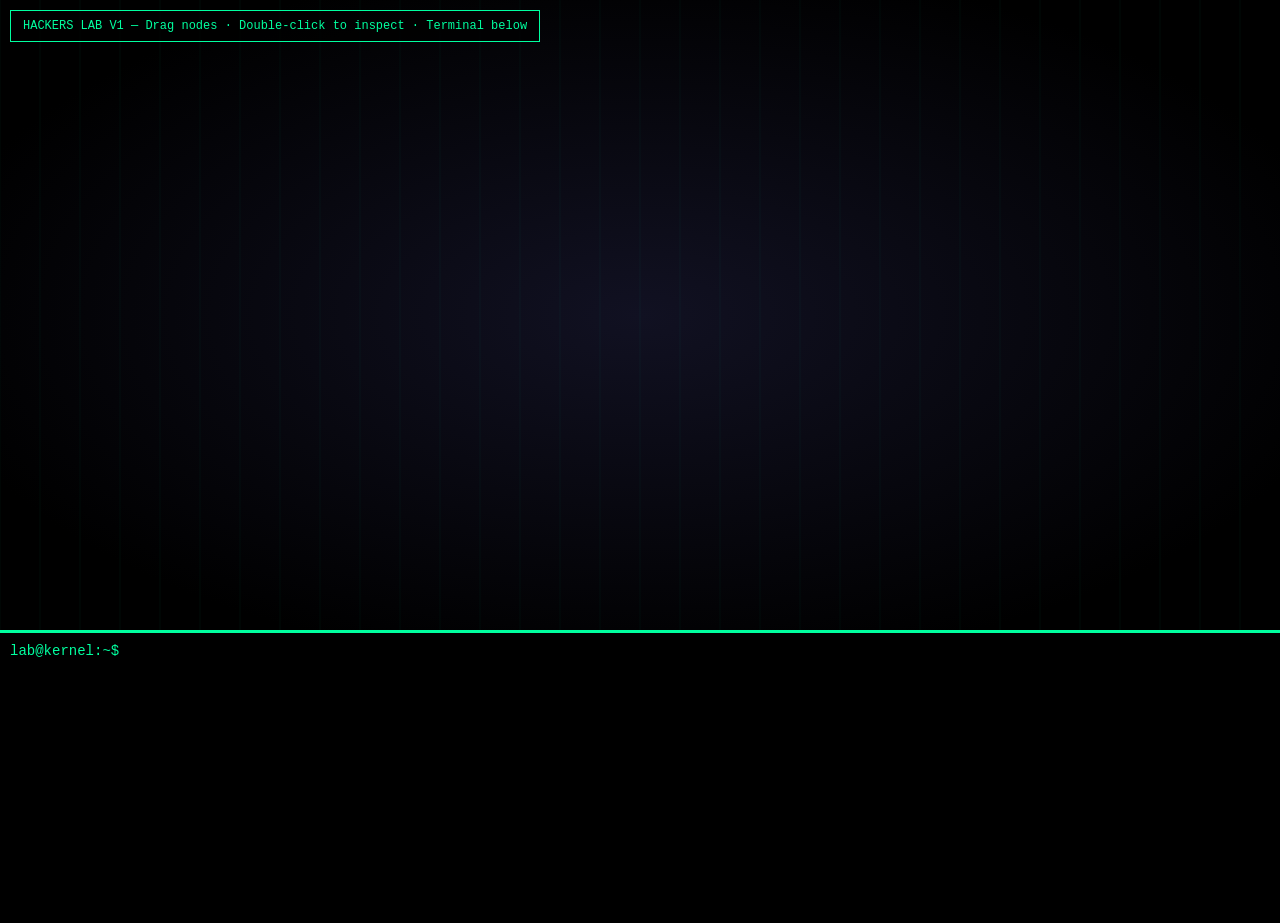
==== visual/index.html @ c19e092b "Refactor code structure for improved readability and maintainability; remove redundant code blocks a" ====
<!DOCTYPE html>
<html lang="en">
<head>
  <meta charset="UTF-8">
  <title>CLIDK-style Lab V1 — Hackers Visual POC</title>
  <style>
    body {
      margin: 0;
      background: #0a0a12;
      color: #00ff9f;
      font-family: 'Courier New', monospace;
      overflow: hidden;
    }
    #canvas-container {
      position: relative;
      width: 100vw;
      height: 70vh;
      background: radial-gradient(ellipse at center, #111122 0%, #000 80%);
      border-bottom: 2px solid #00ff9f;
    }
    canvas {
      width: 100%;
      height: 100%;
      display: block;
    }
    #terminal {
      height: 30vh;
      background: #000;
      border-top: 1px solid #00ff9f;
      padding: 10px;
      overflow-y: auto;
      font-size: 14px;
    }
    .prompt { color: #00ff9f; }
    .output { color: #aaffcc; }
    .error { color: #ff4466; }
    .help { color: #ffff66; }
    #hud {
      position: absolute;
      top: 10px;
      left: 10px;
      background: rgba(0,0,0,0.7);
      padding: 8px 12px;
      border: 1px solid #00ff9f;
      font-size: 12px;
    }
  </style>
</head>
<body>
  <div id="canvas-container">
    <canvas id="lab-canvas"></canvas>
    <div id="hud">HACKERS LAB V1 — Drag nodes · Double-click to inspect · Terminal below</div>
  </div>
  <div id="terminal">
    <div class="prompt">lab@kernel:~$ </div>
  </div>

  <script>
    const canvas = document.getElementById('lab-canvas');
    const ctx = canvas.getContext('2d');
    const terminal = document.getElementById('terminal');

    function resize() {
      canvas.width = canvas.offsetWidth;
      canvas.height = canvas.offsetHeight;
      draw();
    }
    window.addEventListener('resize', resize);
    resize();

    // Simple nodes with classic-style labels (icons would be loaded here)
    let nodes = [
      { id: 'pc1', x: 200, y: 150, label: 'PC-01', type: 'computer', color: '#00ff9f' },
      { id: 'sw1', x: 450, y: 120, label: 'SW-CORE', type: 'switch', color: '#00ccff' },
      { id: 'rtr1', x: 700, y: 180, label: 'RTR-EDGE', type: 'router', color: '#ffaa00' },
      { id: 'srv1', x: 450, y: 320, label: 'SRV-MAIL', type: 'server', color: '#ff66cc' }
    ];
    let edges = [
      ['pc1', 'sw1'],
      ['sw1', 'rtr1'],
      ['sw1', 'srv1']
    ];

    let dragging = null;
    let offset = { x: 0, y: 0 };

    function draw() {
      ctx.clearRect(0, 0, canvas.width, canvas.height);
      // Subtle grid / scanlines vibe
      ctx.strokeStyle = 'rgba(0,255,159,0.05)';
      for (let x = 0; x < canvas.width; x += 40) {
        ctx.beginPath(); ctx.moveTo(x, 0); ctx.lineTo(x, canvas.height); ctx.stroke();
      }

      // Edges
      ctx.strokeStyle = '#00ff9f';
      ctx.lineWidth = 2;
      edges.forEach(([a, b]) => {
        const na = nodes.find(n => n.id === a);
        const nb = nodes.find(n => n.id === b);
        if (na && nb) {
          ctx.beginPath();
          ctx.moveTo(na.x, na.y);
          ctx.lineTo(nb.x, nb.y);
          ctx.stroke();
        }
      });

      // Nodes (classic icon placeholders — square + label for now)
      nodes.forEach(n => {
        ctx.fillStyle = 'rgba(0,0,0,0.8)';
        ctx.strokeStyle = n.color;
        ctx.lineWidth = 2;
        ctx.fillRect(n.x - 40, n.y - 30, 80, 60);
        ctx.strokeRect(n.x - 40, n.y - 30, 80, 60);
        ctx.fillStyle = n.color;
        ctx.font = '12px Courier New';
        ctx.textAlign = 'center';
        ctx.fillText(n.label, n.x, n.y + 5);
        ctx.font = '10px Courier New';
        ctx.fillText(n.type, n.x, n.y + 20);
      });
    }

    canvas.addEventListener('mousedown', e => {
      const rect = canvas.getBoundingClientRect();
      const mx = e.clientX - rect.left;
      const my = e.clientY - rect.top;
      dragging = nodes.find(n => Math.abs(n.x - mx) < 40 && Math.abs(n.y - my) < 30);
      if (dragging) {
        offset.x = mx - dragging.x;
        offset.y = my - dragging.y;
      }
    });
    canvas.addEventListener('mousemove', e => {
      if (!dragging) return;
      const rect = canvas.getBoundingClientRect();
      dragging.x = e.clientX - rect.left - offset.x;
      dragging.y = e.clientY - rect.top - offset.y;
      draw();
    });
    canvas.addEventListener('mouseup', () => dragging = null);
    canvas.addEventListener('dblclick', e => {
      const rect = canvas.getBoundingClientRect();
      const mx = e.clientX - rect.left;
      const my = e.clientY - rect.top;
      const node = nodes.find(n => Math.abs(n.x - mx) < 40 && Math.abs(n.y - my) < 30);
      if (node) {
        appendOutput(`Inspecting ${node.label} (${node.type}) — state: online`);
      }
    });

    // Terminal
    let history = [];
    let historyIndex = -1;

    function appendOutput(text, cls = 'output') {
      const div = document.createElement('div');
      div.className = cls;
      div.textContent = text;
      terminal.appendChild(div);
      terminal.scrollTop = terminal.scrollHeight;
    }

    function handleCommand(cmd) {
      const lower = cmd.trim().toLowerCase();
      if (!lower) return;

      history.push(cmd);
      historyIndex = history.length;

      if (lower === 'help' || lower === '?' || lower === 'help?') {
        appendOutput('Available commands:', 'help');
        appendOutput('  help / ?          — this message', 'help');
        appendOutput('  packages / pkg    — list available packages', 'help');
        appendOutput('  ansible-galaxy    — Ansible Galaxy info', 'help');
        appendOutput('  nodes             — list topology nodes', 'help');
        appendOutput('  clear             — clear terminal', 'help');
        appendOutput('  version           — lab version', 'help');
        return;
      }
      if (lower === 'packages' || lower === 'pkg' || lower === 'packages list') {
        appendOutput('Kernel packages available (simulated):', 'output');
        appendOutput('  ansible  (latest)   — automation', 'output');
        appendOutput('  ansible-galaxy      — collection manager', 'output');
        appendOutput('  netmiko             — network device SSH', 'output');
        appendOutput('  napalm              — network automation', 'output');
        appendOutput('  pysnmp              — SNMP', 'output');
        appendOutput('  requests            — HTTP', 'output');
        appendOutput('  rich                — terminal UI', 'output');
        appendOutput('  ... full set available in real kernel', 'output');
        return;
      }
      if (lower.startsWith('ansible-galaxy')) {
        appendOutput('ansible-galaxy 2.17+ (simulated latest)', 'output');
        appendOutput('  ansible-galaxy collection install community.network', 'output');
        appendOutput('  ansible-galaxy role install geerlingguy.docker', 'output');
        appendOutput('Collections and roles available. Use in playbooks.', 'output');
        return;
      }
      if (lower === 'nodes') {
        nodes.forEach(n => appendOutput(`${n.id.padEnd(8)} ${n.label.padEnd(12)} ${n.type}`));
        return;
      }
      if (lower === 'clear') {
        terminal.innerHTML = '<div class="prompt">lab@kernel:~$ </div>';
        return;
      }
      if (lower === 'version') {
        appendOutput('CLIDK Lab Kernel V1.0 — Hackers visual + MCP-ready', 'output');
        return;
      }
      appendOutput(`Command not found: ${cmd}. Type help or ?`, 'error');
    }

    // Simple input handling
    let currentInput = '';
    document.addEventListener('keydown', e => {
      if (e.target.tagName === 'INPUT') return;
      if (e.key === 'Enter') {
        const line = document.createElement('div');
        line.className = 'prompt';
        line.textContent = 'lab@kernel:~$ ' + currentInput;
        terminal.appendChild(line);
        handleCommand(currentInput);
        currentInput = '';
        terminal.scrollTop = terminal.scrollHeight;
      } else if (e.key === 'Backspace') {
        currentInput = currentInput.slice(0, -1);
      } else if (e.key.length === 1 && !e.ctrlKey && !e.metaKey) {
        currentInput += e.key;
      }
      // Update last prompt visually (simple approach)
      const prompts = terminal.querySelectorAll('.prompt');
      if (prompts.length) {
        prompts[prompts.length - 1].textContent = 'lab@kernel:~$ ' + currentInput;
      }
    });

    draw();
    appendOutput('Lab kernel ready. Type help or ? for commands.', 'help');
  </script>
</body>
</html>
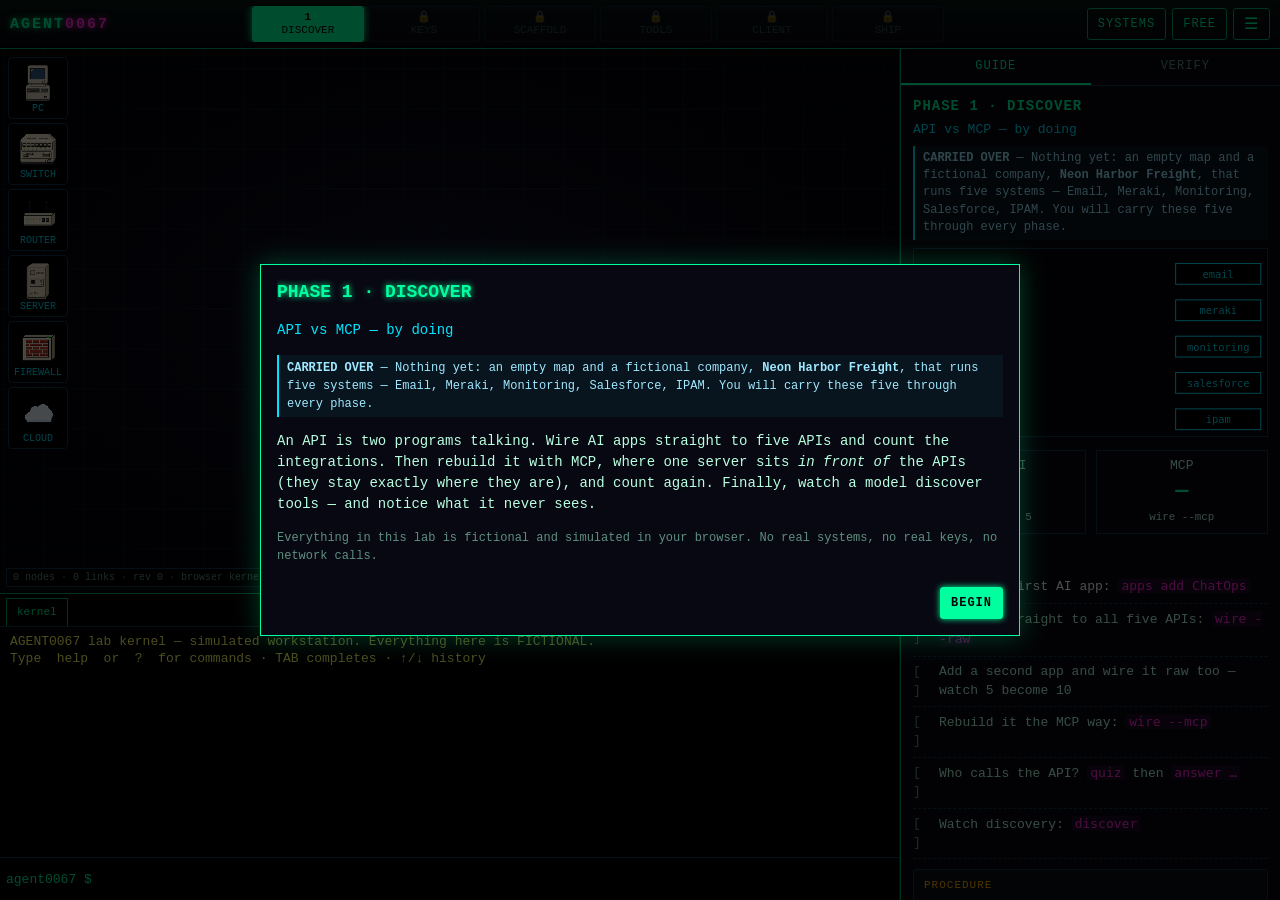
==== commit 2816c510: "Agent0067 V1: real FastMCP server, guided build game, 17 tools - Fix skeleton TDZ crash: resize()/dr" ====
--- a/visual/index.html
+++ b/visual/index.html
@@ -2,243 +2,97 @@
 <html lang="en">
 <head>
   <meta charset="UTF-8">
-  <title>CLIDK-style Lab V1 — Hackers Visual POC</title>
-  <style>
-    body {
-      margin: 0;
-      background: #0a0a12;
-      color: #00ff9f;
-      font-family: 'Courier New', monospace;
-      overflow: hidden;
-    }
-    #canvas-container {
-      position: relative;
-      width: 100vw;
-      height: 70vh;
-      background: radial-gradient(ellipse at center, #111122 0%, #000 80%);
-      border-bottom: 2px solid #00ff9f;
-    }
-    canvas {
-      width: 100%;
-      height: 100%;
-      display: block;
-    }
-    #terminal {
-      height: 30vh;
-      background: #000;
-      border-top: 1px solid #00ff9f;
-      padding: 10px;
-      overflow-y: auto;
-      font-size: 14px;
-    }
-    .prompt { color: #00ff9f; }
-    .output { color: #aaffcc; }
-    .error { color: #ff4466; }
-    .help { color: #ffff66; }
-    #hud {
-      position: absolute;
-      top: 10px;
-      left: 10px;
-      background: rgba(0,0,0,0.7);
-      padding: 8px 12px;
-      border: 1px solid #00ff9f;
-      font-size: 12px;
-    }
-  </style>
+  <meta name="viewport" content="width=device-width, initial-scale=1, viewport-fit=cover, interactive-widget=resizes-content">
+  <meta name="theme-color" content="#05050c">
+  <meta name="description" content="Agent0067: learn MCP by building a Python MCP server in front of five simulated network systems. Everything is fictional.">
+  <title>Agent0067 — Build the MCP Server</title>
+  <link rel="icon" href="../assets/icons/server.png">
+  <link rel="stylesheet" href="css/app.css?v=6">
 </head>
 <body>
-  <div id="canvas-container">
-    <canvas id="lab-canvas"></canvas>
-    <div id="hud">HACKERS LAB V1 — Drag nodes · Double-click to inspect · Terminal below</div>
-  </div>
-  <div id="terminal">
-    <div class="prompt">lab@kernel:~$ </div>
+<div id="app">
+  <header id="top">
+    <div class="brand" title="Agent0067">AGENT<b>0067</b></div>
+    <nav id="phasebar" aria-label="Phases"></nav>
+    <div class="top-actions">
+      <button id="btn-systems" class="btn" title="Open the five simulated systems">SYSTEMS</button>
+      <button id="btn-free" class="btn" aria-pressed="false" title="Free Play: build without grading">FREE</button>
+      <button id="btn-menu" class="btn icon" aria-haspopup="true" aria-label="Menu">&#9776;</button>
+    </div>
+    <div id="menu" class="menu" hidden>
+      <button data-act="crt">CRT scanlines: <span id="crt-state">on</span></button>
+      <button data-act="export">Export lab_state.json</button>
+      <button data-act="bridge">Local server bridge…</button>
+      <button data-act="reset-lab">Reset lab (keep progress)</button>
+      <button data-act="reset-all">Reset everything</button>
+      <div class="menu-note">All systems, data and keys are FICTIONAL. Nothing leaves this page unless you start the local Python server yourself.</div>
+    </div>
+  </header>
+
+  <main id="stage">
+    <section id="map" aria-label="Topology map">
+      <canvas id="lab-canvas" aria-label="Network topology canvas"></canvas>
+      <div id="palette" role="toolbar" aria-label="Device palette"></div>
+      <div id="map-tools">
+        <button id="tool-cable" class="btn small" aria-pressed="false" title="Cable mode: drag from one device to another">CABLE</button>
+        <button id="tool-fit" class="btn small" title="Fit topology to view">FIT</button>
+      </div>
+      <div id="hud"></div>
+      <div id="map-empty">Drag a device from the palette onto the grid<br><small>(or tap one, then tap the grid)</small></div>
+      <div id="toast" role="status" aria-live="polite"></div>
+    </section>
+
+    <div id="lower-tabs" role="tablist">
+      <button role="tab" data-pane="term" aria-selected="true">TERMINAL</button>
+      <button role="tab" data-pane="guide" aria-selected="false">GUIDE <span id="obj-count"></span></button>
+      <button role="tab" data-pane="verify" aria-selected="false">VERIFY</button>
+    </div>
+
+    <aside id="side">
+      <div id="side-tabs" role="tablist">
+        <button role="tab" data-side="guide" aria-selected="true">GUIDE</button>
+        <button role="tab" data-side="verify" aria-selected="false">VERIFY</button>
+      </div>
+      <div id="guide" class="pane"></div>
+      <div id="verify" class="pane" hidden></div>
+    </aside>
+
+    <section id="term" aria-label="Terminal">
+      <div id="term-tabs"></div>
+      <div id="term-out" role="log" aria-live="polite"></div>
+      <form id="term-form" autocomplete="off">
+        <label id="prompt" for="term-in"></label>
+        <input id="term-in" type="text" autocomplete="off" autocapitalize="off" autocorrect="off" spellcheck="false" enterkeyhint="send" aria-label="Terminal input">
+        <button type="button" id="btn-tab" class="btn small" title="Complete (TAB)">TAB</button>
+        <button type="button" id="btn-hist" class="btn small" title="Previous command">&uarr;</button>
+      </form>
+    </section>
+  </main>
+
+  <div id="sheet" class="sheet" hidden role="dialog" aria-modal="true">
+    <div class="sheet-card">
+      <div class="sheet-head"><span id="sheet-title"></span><button class="btn small" id="sheet-close" aria-label="Close">CLOSE</button></div>
+      <div id="sheet-tabs"></div>
+      <div id="sheet-body"></div>
+    </div>
   </div>
 
-  <script>
-    const canvas = document.getElementById('lab-canvas');
-    const ctx = canvas.getContext('2d');
-    const terminal = document.getElementById('terminal');
+  <div id="brief" class="sheet" hidden role="dialog" aria-modal="true">
+    <div class="sheet-card brief-card">
+      <div id="brief-body"></div>
+      <div class="brief-actions"><button class="btn primary" id="brief-go">START</button></div>
+    </div>
+  </div>
 
-    function resize() {
-      canvas.width = canvas.offsetWidth;
-      canvas.height = canvas.offsetHeight;
-      draw();
-    }
-    window.addEventListener('resize', resize);
-    resize();
+  <div id="boot-error" hidden></div>
+</div>
 
-    // Simple nodes with classic-style labels (icons would be loaded here)
-    let nodes = [
-      { id: 'pc1', x: 200, y: 150, label: 'PC-01', type: 'computer', color: '#00ff9f' },
-      { id: 'sw1', x: 450, y: 120, label: 'SW-CORE', type: 'switch', color: '#00ccff' },
-      { id: 'rtr1', x: 700, y: 180, label: 'RTR-EDGE', type: 'router', color: '#ffaa00' },
-      { id: 'srv1', x: 450, y: 320, label: 'SRV-MAIL', type: 'server', color: '#ff66cc' }
-    ];
-    let edges = [
-      ['pc1', 'sw1'],
-      ['sw1', 'rtr1'],
-      ['sw1', 'srv1']
-    ];
-
-    let dragging = null;
-    let offset = { x: 0, y: 0 };
-
-    function draw() {
-      ctx.clearRect(0, 0, canvas.width, canvas.height);
-      // Subtle grid / scanlines vibe
-      ctx.strokeStyle = 'rgba(0,255,159,0.05)';
-      for (let x = 0; x < canvas.width; x += 40) {
-        ctx.beginPath(); ctx.moveTo(x, 0); ctx.lineTo(x, canvas.height); ctx.stroke();
-      }
-
-      // Edges
-      ctx.strokeStyle = '#00ff9f';
-      ctx.lineWidth = 2;
-      edges.forEach(([a, b]) => {
-        const na = nodes.find(n => n.id === a);
-        const nb = nodes.find(n => n.id === b);
-        if (na && nb) {
-          ctx.beginPath();
-          ctx.moveTo(na.x, na.y);
-          ctx.lineTo(nb.x, nb.y);
-          ctx.stroke();
-        }
-      });
-
-      // Nodes (classic icon placeholders — square + label for now)
-      nodes.forEach(n => {
-        ctx.fillStyle = 'rgba(0,0,0,0.8)';
-        ctx.strokeStyle = n.color;
-        ctx.lineWidth = 2;
-        ctx.fillRect(n.x - 40, n.y - 30, 80, 60);
-        ctx.strokeRect(n.x - 40, n.y - 30, 80, 60);
-        ctx.fillStyle = n.color;
-        ctx.font = '12px Courier New';
-        ctx.textAlign = 'center';
-        ctx.fillText(n.label, n.x, n.y + 5);
-        ctx.font = '10px Courier New';
-        ctx.fillText(n.type, n.x, n.y + 20);
-      });
-    }
-
-    canvas.addEventListener('mousedown', e => {
-      const rect = canvas.getBoundingClientRect();
-      const mx = e.clientX - rect.left;
-      const my = e.clientY - rect.top;
-      dragging = nodes.find(n => Math.abs(n.x - mx) < 40 && Math.abs(n.y - my) < 30);
-      if (dragging) {
-        offset.x = mx - dragging.x;
-        offset.y = my - dragging.y;
-      }
-    });
-    canvas.addEventListener('mousemove', e => {
-      if (!dragging) return;
-      const rect = canvas.getBoundingClientRect();
-      dragging.x = e.clientX - rect.left - offset.x;
-      dragging.y = e.clientY - rect.top - offset.y;
-      draw();
-    });
-    canvas.addEventListener('mouseup', () => dragging = null);
-    canvas.addEventListener('dblclick', e => {
-      const rect = canvas.getBoundingClientRect();
-      const mx = e.clientX - rect.left;
-      const my = e.clientY - rect.top;
-      const node = nodes.find(n => Math.abs(n.x - mx) < 40 && Math.abs(n.y - my) < 30);
-      if (node) {
-        appendOutput(`Inspecting ${node.label} (${node.type}) — state: online`);
-      }
-    });
-
-    // Terminal
-    let history = [];
-    let historyIndex = -1;
-
-    function appendOutput(text, cls = 'output') {
-      const div = document.createElement('div');
-      div.className = cls;
-      div.textContent = text;
-      terminal.appendChild(div);
-      terminal.scrollTop = terminal.scrollHeight;
-    }
-
-    function handleCommand(cmd) {
-      const lower = cmd.trim().toLowerCase();
-      if (!lower) return;
-
-      history.push(cmd);
-      historyIndex = history.length;
-
-      if (lower === 'help' || lower === '?' || lower === 'help?') {
-        appendOutput('Available commands:', 'help');
-        appendOutput('  help / ?          — this message', 'help');
-        appendOutput('  packages / pkg    — list available packages', 'help');
-        appendOutput('  ansible-galaxy    — Ansible Galaxy info', 'help');
-        appendOutput('  nodes             — list topology nodes', 'help');
-        appendOutput('  clear             — clear terminal', 'help');
-        appendOutput('  version           — lab version', 'help');
-        return;
-      }
-      if (lower === 'packages' || lower === 'pkg' || lower === 'packages list') {
-        appendOutput('Kernel packages available (simulated):', 'output');
-        appendOutput('  ansible  (latest)   — automation', 'output');
-        appendOutput('  ansible-galaxy      — collection manager', 'output');
-        appendOutput('  netmiko             — network device SSH', 'output');
-        appendOutput('  napalm              — network automation', 'output');
-        appendOutput('  pysnmp              — SNMP', 'output');
-        appendOutput('  requests            — HTTP', 'output');
-        appendOutput('  rich                — terminal UI', 'output');
-        appendOutput('  ... full set available in real kernel', 'output');
-        return;
-      }
-      if (lower.startsWith('ansible-galaxy')) {
-        appendOutput('ansible-galaxy 2.17+ (simulated latest)', 'output');
-        appendOutput('  ansible-galaxy collection install community.network', 'output');
-        appendOutput('  ansible-galaxy role install geerlingguy.docker', 'output');
-        appendOutput('Collections and roles available. Use in playbooks.', 'output');
-        return;
-      }
-      if (lower === 'nodes') {
-        nodes.forEach(n => appendOutput(`${n.id.padEnd(8)} ${n.label.padEnd(12)} ${n.type}`));
-        return;
-      }
-      if (lower === 'clear') {
-        terminal.innerHTML = '<div class="prompt">lab@kernel:~$ </div>';
-        return;
-      }
-      if (lower === 'version') {
-        appendOutput('CLIDK Lab Kernel V1.0 — Hackers visual + MCP-ready', 'output');
-        return;
-      }
-      appendOutput(`Command not found: ${cmd}. Type help or ?`, 'error');
-    }
-
-    // Simple input handling
-    let currentInput = '';
-    document.addEventListener('keydown', e => {
-      if (e.target.tagName === 'INPUT') return;
-      if (e.key === 'Enter') {
-        const line = document.createElement('div');
-        line.className = 'prompt';
-        line.textContent = 'lab@kernel:~$ ' + currentInput;
-        terminal.appendChild(line);
-        handleCommand(currentInput);
-        currentInput = '';
-        terminal.scrollTop = terminal.scrollHeight;
-      } else if (e.key === 'Backspace') {
-        currentInput = currentInput.slice(0, -1);
-      } else if (e.key.length === 1 && !e.ctrlKey && !e.metaKey) {
-        currentInput += e.key;
-      }
-      // Update last prompt visually (simple approach)
-      const prompts = terminal.querySelectorAll('.prompt');
-      if (prompts.length) {
-        prompts[prompts.length - 1].textContent = 'lab@kernel:~$ ' + currentInput;
-      }
-    });
-
-    draw();
-    appendOutput('Lab kernel ready. Type help or ? for commands.', 'help');
-  </script>
+<script src="js/tools.js?v=6"></script>
+<script src="js/state.js?v=6"></script>
+<script src="js/canvas.js?v=6"></script>
+<script src="js/panels.js?v=6"></script>
+<script src="js/phases.js?v=6"></script>
+<script src="js/terminal.js?v=6"></script>
+<script src="js/app.js?v=6"></script>
 </body>
 </html>
--- a/visual/css/app.css
+++ b/visual/css/app.css
@@ -0,0 +1,254 @@
+/* Agent0067 — Hackers-style neon over a dark grid. Mobile (390px) first. */
+:root {
+  --bg: #05050c;
+  --bg2: #0b0b18;
+  --panel: #080812;
+  --line: #12324a;
+  --neon: #00ff9f;
+  --neon-dim: #00a86b;
+  --cyan: #00e5ff;
+  --mag: #ff2bd6;
+  --amber: #ffb000;
+  --red: #ff3b5c;
+  --text: #b8ffe0;
+  --muted: #5f8f80;
+  --mono: ui-monospace, "Cascadia Mono", "SFMono-Regular", Menlo, Consolas, "Liberation Mono", "Courier New", monospace;
+  --app-h: 100dvh;
+  --map-h: 40%;
+}
+* { box-sizing: border-box; }
+html, body { margin: 0; height: 100%; background: var(--bg); color: var(--text); font-family: var(--mono); }
+body { overflow: hidden; -webkit-text-size-adjust: 100%; }
+button { font-family: inherit; }
+#app { height: var(--app-h); display: flex; flex-direction: column; overflow: hidden; }
+
+/* ---------------------------------------------------------------- header */
+#top {
+  flex: 0 0 auto; display: flex; align-items: center; gap: 8px; padding: 6px 10px;
+  padding-top: max(6px, env(safe-area-inset-top)); border-bottom: 1px solid var(--neon-dim);
+  background: linear-gradient(180deg, #071410, var(--bg)); position: relative; flex-wrap: wrap;
+}
+.brand { font-weight: 700; letter-spacing: 2px; color: var(--neon); text-shadow: 0 0 6px var(--neon); font-size: 15px; white-space: nowrap; }
+.brand b { color: var(--mag); text-shadow: 0 0 6px var(--mag); }
+#phasebar { display: flex; gap: 4px; order: 3; width: 100%; overflow-x: auto; scrollbar-width: none; }
+#phasebar::-webkit-scrollbar { display: none; }
+.phase-chip {
+  flex: 1 0 auto; min-width: 52px; border: 1px solid var(--line); background: var(--bg2); color: var(--muted);
+  font-size: 10px; padding: 4px 6px; border-radius: 3px; cursor: pointer; text-align: center; line-height: 1.2;
+}
+.phase-chip b { display: block; font-size: 11px; }
+.phase-chip.done { color: var(--neon-dim); border-color: var(--neon-dim); }
+.phase-chip.current { color: var(--bg); background: var(--neon); border-color: var(--neon); box-shadow: 0 0 8px var(--neon); }
+.phase-chip.locked { opacity: .45; cursor: not-allowed; }
+.top-actions { margin-left: auto; display: flex; gap: 6px; }
+.btn {
+  background: transparent; color: var(--neon); border: 1px solid var(--neon-dim); padding: 6px 10px; font-size: 12px;
+  border-radius: 3px; cursor: pointer; min-height: 32px; letter-spacing: 1px;
+}
+.btn:hover, .btn:focus-visible { border-color: var(--neon); box-shadow: 0 0 6px var(--neon); outline: none; }
+.btn[aria-pressed="true"] { background: var(--neon); color: var(--bg); }
+.btn.small { padding: 4px 8px; font-size: 11px; min-height: 28px; }
+.btn.icon { font-size: 16px; padding: 4px 10px; }
+.btn.primary { background: var(--neon); color: var(--bg); font-weight: 700; }
+.btn.warn { color: var(--amber); border-color: var(--amber); }
+.btn.danger { color: var(--red); border-color: var(--red); }
+.btn:disabled { opacity: .4; cursor: not-allowed; box-shadow: none; }
+.menu {
+  position: absolute; right: 8px; top: 100%; z-index: 40; background: var(--panel); border: 1px solid var(--neon);
+  box-shadow: 0 0 18px rgba(0, 255, 159, .25); display: flex; flex-direction: column; min-width: 240px; max-width: calc(100vw - 16px);
+}
+.menu[hidden] { display: none; }
+.menu button { background: none; border: 0; border-bottom: 1px solid var(--line); color: var(--text); text-align: left; padding: 10px 12px; cursor: pointer; font-size: 13px; }
+.menu button:hover { background: #0d2a20; }
+.menu-note { font-size: 11px; color: var(--muted); padding: 10px 12px; }
+
+/* ---------------------------------------------------------------- stage */
+#stage { flex: 1 1 auto; min-height: 0; display: flex; flex-direction: column; }
+#map {
+  position: relative; flex: 0 0 var(--map-h); min-height: 0; overflow: hidden; border-bottom: 1px solid var(--neon-dim);
+  background: radial-gradient(ellipse at center, #111126 0%, #04040a 80%); touch-action: none;
+  transition: flex-basis .18s ease;
+}
+#map::after {
+  content: ""; position: absolute; inset: 0; pointer-events: none;
+  background: repeating-linear-gradient(0deg, rgba(0, 0, 0, .22) 0 1px, transparent 1px 3px);
+  mix-blend-mode: multiply;
+}
+body.no-crt #map::after { display: none; }
+#lab-canvas { width: 100%; height: 100%; display: block; cursor: default; }
+#palette {
+  position: absolute; left: 6px; top: 6px; right: 6px; display: flex; gap: 4px; z-index: 5; overflow-x: auto; scrollbar-width: none;
+}
+#palette::-webkit-scrollbar { display: none; }
+.pal-item {
+  flex: 0 0 auto; width: 52px; height: 54px; background: rgba(0, 0, 0, .72); border: 1px solid var(--line); border-radius: 4px;
+  display: flex; flex-direction: column; align-items: center; justify-content: center; cursor: grab; color: var(--cyan);
+  font-size: 9px; user-select: none; -webkit-user-select: none; touch-action: none; padding: 2px;
+}
+.pal-item img { width: 34px; height: 34px; image-rendering: pixelated; pointer-events: none; }
+.pal-item.armed { border-color: var(--mag); box-shadow: 0 0 8px var(--mag); color: var(--mag); }
+#map-tools { position: absolute; right: 6px; bottom: 6px; display: flex; gap: 4px; z-index: 5; }
+#map-tools .btn { background: rgba(0, 0, 0, .75); }
+#hud {
+  position: absolute; left: 6px; bottom: 6px; z-index: 4; font-size: 10px; color: var(--muted);
+  background: rgba(0, 0, 0, .7); border: 1px solid var(--line); padding: 3px 6px; max-width: 60%; pointer-events: none;
+}
+#hud .live { color: var(--neon); }
+#hud .off { color: var(--muted); }
+#map-empty {
+  position: absolute; inset: 0; display: flex; flex-direction: column; align-items: center; justify-content: center; pointer-events: none;
+  color: var(--muted); font-size: 12px; text-align: center; padding: 70px 20px 30px;
+}
+#map-empty[hidden] { display: none; }
+#toast {
+  position: absolute; left: 50%; top: 66px; transform: translateX(-50%); z-index: 8; pointer-events: none; opacity: 0;
+  background: rgba(0, 0, 0, .9); border: 1px solid var(--neon); color: var(--neon); padding: 6px 12px; font-size: 12px;
+  transition: opacity .2s; max-width: 92%; text-align: center;
+}
+#toast.show { opacity: 1; }
+#toast.bad { border-color: var(--red); color: var(--red); }
+
+/* ---------------------------------------------------------------- lower tabs (mobile) */
+#lower-tabs { flex: 0 0 auto; display: flex; border-bottom: 1px solid var(--line); background: var(--panel); }
+#lower-tabs button, #side-tabs button {
+  flex: 1; background: none; border: 0; border-bottom: 2px solid transparent; color: var(--muted); padding: 8px 4px; font-size: 12px;
+  letter-spacing: 1px; cursor: pointer; min-height: 36px;
+}
+#lower-tabs button[aria-selected="true"], #side-tabs button[aria-selected="true"] { color: var(--neon); border-bottom-color: var(--neon); }
+#obj-count { color: var(--amber); }
+#side, #term { flex: 1 1 auto; min-height: 0; display: flex; flex-direction: column; }
+#side-tabs { display: none; }
+.m-hide { display: none !important; }
+
+/* ---------------------------------------------------------------- guide */
+.pane { flex: 1 1 auto; overflow-y: auto; padding: 10px 12px 16px; font-size: 13px; line-height: 1.45; overscroll-behavior: contain; }
+.pane h2 { font-size: 14px; color: var(--neon); margin: 0 0 4px; letter-spacing: 1px; }
+.pane h3 { font-size: 12px; color: var(--cyan); margin: 14px 0 6px; letter-spacing: 1px; text-transform: uppercase; }
+.pane p { margin: 6px 0; }
+.carry { border-left: 2px solid var(--cyan); padding: 4px 8px; color: #9fe8ff; background: rgba(0, 229, 255, .05); font-size: 12px; }
+.objs { list-style: none; padding: 0; margin: 0; }
+.objs li { display: grid; grid-template-columns: 20px 1fr; gap: 6px; padding: 6px 0; border-bottom: 1px dashed var(--line); }
+.objs li .box { color: var(--muted); }
+.objs li.done .box { color: var(--neon); }
+.objs li.done .t { color: var(--neon-dim); text-decoration: line-through; text-decoration-color: rgba(0, 255, 159, .35); }
+.objs li.current .t { color: #fff; }
+.objs .hint { grid-column: 2; color: var(--amber); font-size: 12px; }
+.objs code, .pane code, .tip code { color: var(--mag); background: rgba(255, 43, 214, .08); padding: 0 3px; }
+.tip { border: 1px solid var(--line); background: #070d14; padding: 8px 10px; margin-top: 10px; border-radius: 3px; }
+.tip .k { color: var(--amber); font-size: 11px; letter-spacing: 1px; }
+.tip.warn { border-color: var(--amber); }
+.debrief { border: 1px solid var(--neon); padding: 10px; margin-top: 12px; background: rgba(0, 255, 159, .05); }
+.next-btn { margin-top: 10px; width: 100%; }
+.board { width: 100%; height: auto; border: 1px solid var(--line); background: #04040a; margin-top: 8px; }
+.counter { display: flex; gap: 10px; margin-top: 6px; }
+.counter div { flex: 1; border: 1px solid var(--line); padding: 6px; text-align: center; }
+.counter b { display: block; font-size: 22px; }
+.counter .raw b { color: var(--red); }
+.counter .mcp b { color: var(--neon); }
+.free-banner { border: 1px dashed var(--mag); color: var(--mag); padding: 8px; margin-bottom: 8px; font-size: 12px; }
+
+/* ---------------------------------------------------------------- verify */
+.vrow { display: grid; grid-template-columns: 60px 1fr auto; gap: 8px; align-items: center; padding: 8px 0; border-bottom: 1px dashed var(--line); }
+.vbadge { font-size: 11px; text-align: center; padding: 3px 0; border: 1px solid var(--muted); color: var(--muted); }
+.vbadge.pass { border-color: var(--neon); color: var(--bg); background: var(--neon); }
+.vbadge.fail { border-color: var(--red); color: #fff; background: var(--red); }
+.vrow small { color: var(--muted); display: block; word-break: break-word; }
+
+/* ---------------------------------------------------------------- terminal */
+#term { background: #000; }
+#term-tabs { display: flex; gap: 2px; padding: 4px 6px 0; overflow-x: auto; flex: 0 0 auto; border-bottom: 1px solid var(--line); scrollbar-width: none; }
+#term-tabs::-webkit-scrollbar { display: none; }
+.ttab { background: #050a08; color: var(--muted); border: 1px solid var(--line); border-bottom: 0; padding: 4px 10px; font-size: 11px; cursor: pointer; white-space: nowrap; min-height: 28px; }
+.ttab.active { color: var(--neon); border-color: var(--neon-dim); background: #000; }
+.ttab .x { margin-left: 6px; color: var(--muted); }
+#term-out { flex: 1 1 auto; overflow-y: auto; padding: 6px 10px; font-size: 13px; line-height: 1.35; white-space: pre-wrap; word-break: break-word; overscroll-behavior: contain; }
+#term-out .l { min-height: 1.35em; }
+#term-out .cmd { color: var(--neon); }
+#term-out .out { color: #aaffcc; }
+#term-out .dim { color: var(--muted); }
+#term-out .err { color: var(--red); }
+#term-out .warn { color: var(--amber); }
+#term-out .help { color: #ffff66; }
+#term-out .ok { color: var(--neon); }
+#term-out .info { color: var(--cyan); }
+#term-out .mag { color: var(--mag); }
+#term-out .leak { color: #fff; background: var(--red); padding: 2px 4px; font-weight: 700; }
+#term-out .json { color: #9fd3ff; }
+#term-form { flex: 0 0 auto; display: flex; align-items: center; gap: 4px; padding: 6px 6px; padding-bottom: max(6px, env(safe-area-inset-bottom)); border-top: 1px solid var(--line); background: #000; }
+#prompt { flex: 0 0 auto; color: var(--neon); font-size: 13px; white-space: nowrap; max-width: 55%; overflow: hidden; text-overflow: ellipsis; }
+#term-in {
+  flex: 1 1 auto; min-width: 0; background: transparent; border: 0; color: #fff; font-family: var(--mono); font-size: 16px; /* 16px stops iOS zoom */
+  caret-color: var(--neon); outline: none; padding: 6px 2px;
+}
+#btn-tab, #btn-hist { flex: 0 0 auto; }
+
+/* ---------------------------------------------------------------- sheets */
+.sheet { position: fixed; inset: 0; z-index: 50; background: rgba(0, 0, 0, .7); display: flex; align-items: flex-end; justify-content: center; }
+.sheet[hidden] { display: none; }
+.sheet-card {
+  width: 100%; max-height: 88%; background: var(--panel); border: 1px solid var(--neon); border-bottom: 0; display: flex; flex-direction: column;
+  box-shadow: 0 0 24px rgba(0, 255, 159, .25);
+}
+.sheet-head { display: flex; justify-content: space-between; align-items: center; padding: 8px 10px; border-bottom: 1px solid var(--line); color: var(--neon); letter-spacing: 1px; }
+#sheet-tabs { display: flex; overflow-x: auto; border-bottom: 1px solid var(--line); scrollbar-width: none; flex: 0 0 auto; }
+#sheet-tabs button { background: none; border: 0; color: var(--muted); padding: 8px 10px; font-size: 12px; border-bottom: 2px solid transparent; cursor: pointer; white-space: nowrap; }
+#sheet-tabs button.active { color: var(--cyan); border-bottom-color: var(--cyan); }
+#sheet-body { overflow-y: auto; padding: 10px 12px 20px; font-size: 13px; overscroll-behavior: contain; }
+#sheet-body table { width: 100%; border-collapse: collapse; font-size: 12px; }
+#sheet-body th, #sheet-body td { text-align: left; padding: 5px 4px; border-bottom: 1px dashed var(--line); vertical-align: top; }
+#sheet-body th { color: var(--cyan); font-weight: normal; }
+#sheet-body .fresh td { color: #fff; background: rgba(255, 43, 214, .12); }
+.tag { display: inline-block; font-size: 10px; padding: 1px 5px; border: 1px solid; border-radius: 2px; margin-right: 3px; }
+.tag.up, .tag.online, .tag.pass, .tag.resolved, .tag.Closed { color: var(--neon); }
+.tag.down, .tag.offline, .tag.critical, .tag.fail { color: var(--red); }
+.tag.degraded, .tag.alerting, .tag.warning, .tag.Open, .tag.New { color: var(--amber); }
+.tag.info, .tag.empty { color: var(--cyan); }
+.fake-banner { font-size: 11px; color: var(--amber); border: 1px dashed var(--amber); padding: 6px 8px; margin-bottom: 10px; }
+.keybox { border: 1px solid var(--mag); padding: 10px; margin: 10px 0; background: rgba(255, 43, 214, .05); }
+.keybox code { display: block; word-break: break-all; color: #fff; font-size: 13px; margin: 6px 0; user-select: all; -webkit-user-select: all; }
+.row-actions { display: flex; gap: 6px; flex-wrap: wrap; margin-top: 8px; }
+.inspect-head { display: flex; gap: 10px; align-items: center; }
+.inspect-head img { width: 56px; height: 56px; image-rendering: pixelated; }
+.kv { display: grid; grid-template-columns: 110px 1fr; gap: 2px 8px; font-size: 12px; margin-top: 8px; }
+.kv dt { color: var(--muted); }
+.kv dd { margin: 0; word-break: break-word; }
+.chips { display: flex; flex-wrap: wrap; gap: 6px; margin-top: 6px; }
+.chip { border: 1px solid var(--line); background: none; color: var(--text); padding: 6px 8px; font-size: 12px; cursor: pointer; border-radius: 3px; min-height: 32px; }
+.chip.on { border-color: var(--neon); color: var(--neon); }
+.chip.no { opacity: .4; }
+pre.code { background: #000; border: 1px solid var(--line); padding: 8px; overflow-x: auto; font-size: 12px; color: #c9ffe8; margin: 8px 0; }
+.brief-card { max-width: 640px; padding: 14px 16px 16px; }
+#brief-body { overflow-y: auto; font-size: 14px; line-height: 1.5; }
+#brief-body h1 { font-size: 18px; color: var(--neon); margin: 0 0 6px; text-shadow: 0 0 6px var(--neon); }
+.brief-actions { display: flex; justify-content: flex-end; padding-top: 10px; }
+#boot-error { position: fixed; inset: 0; z-index: 99; background: var(--bg); color: var(--amber); padding: 24px; font-size: 14px; line-height: 1.5; overflow: auto; }
+#boot-error code { color: var(--neon); }
+
+/* ---------------------------------------------------------------- keyboard open on phones */
+body.kb #map { flex-basis: 0; border-bottom: 0; }
+body.kb #lower-tabs { display: none; }
+
+/* ---------------------------------------------------------------- desktop */
+@media (min-width: 900px) {
+  #phasebar { order: 0; width: auto; flex: 1 1 auto; justify-content: center; }
+  .phase-chip { flex: 0 1 112px; font-size: 11px; }
+  #stage {
+    display: grid; grid-template-columns: minmax(0, 1fr) 380px; grid-template-rows: minmax(0, 1fr) minmax(200px, 36%);
+    grid-template-areas: "map side" "term side";
+  }
+  #map { grid-area: map; border-right: 1px solid var(--line); }
+  #side { grid-area: side; border-left: 1px solid var(--neon-dim); background: var(--panel); }
+  #term { grid-area: term; border-right: 1px solid var(--line); }
+  #lower-tabs { display: none; }
+  #side-tabs { display: flex; border-bottom: 1px solid var(--line); }
+  .m-hide { display: flex !important; }
+  .pal-item { width: 60px; height: 62px; font-size: 10px; }
+  .pal-item img { width: 40px; height: 40px; }
+  #palette { right: auto; flex-direction: column; top: 8px; left: 8px; }
+  .sheet { align-items: center; }
+  .sheet-card { max-width: 760px; max-height: 84%; border: 1px solid var(--neon); }
+  #btn-tab, #btn-hist { display: none; }
+  #toast { top: 14px; }
+  body.kb #map { flex-basis: auto; }
+}
+@media (prefers-reduced-motion: reduce) { * { transition: none !important; animation: none !important; } }
